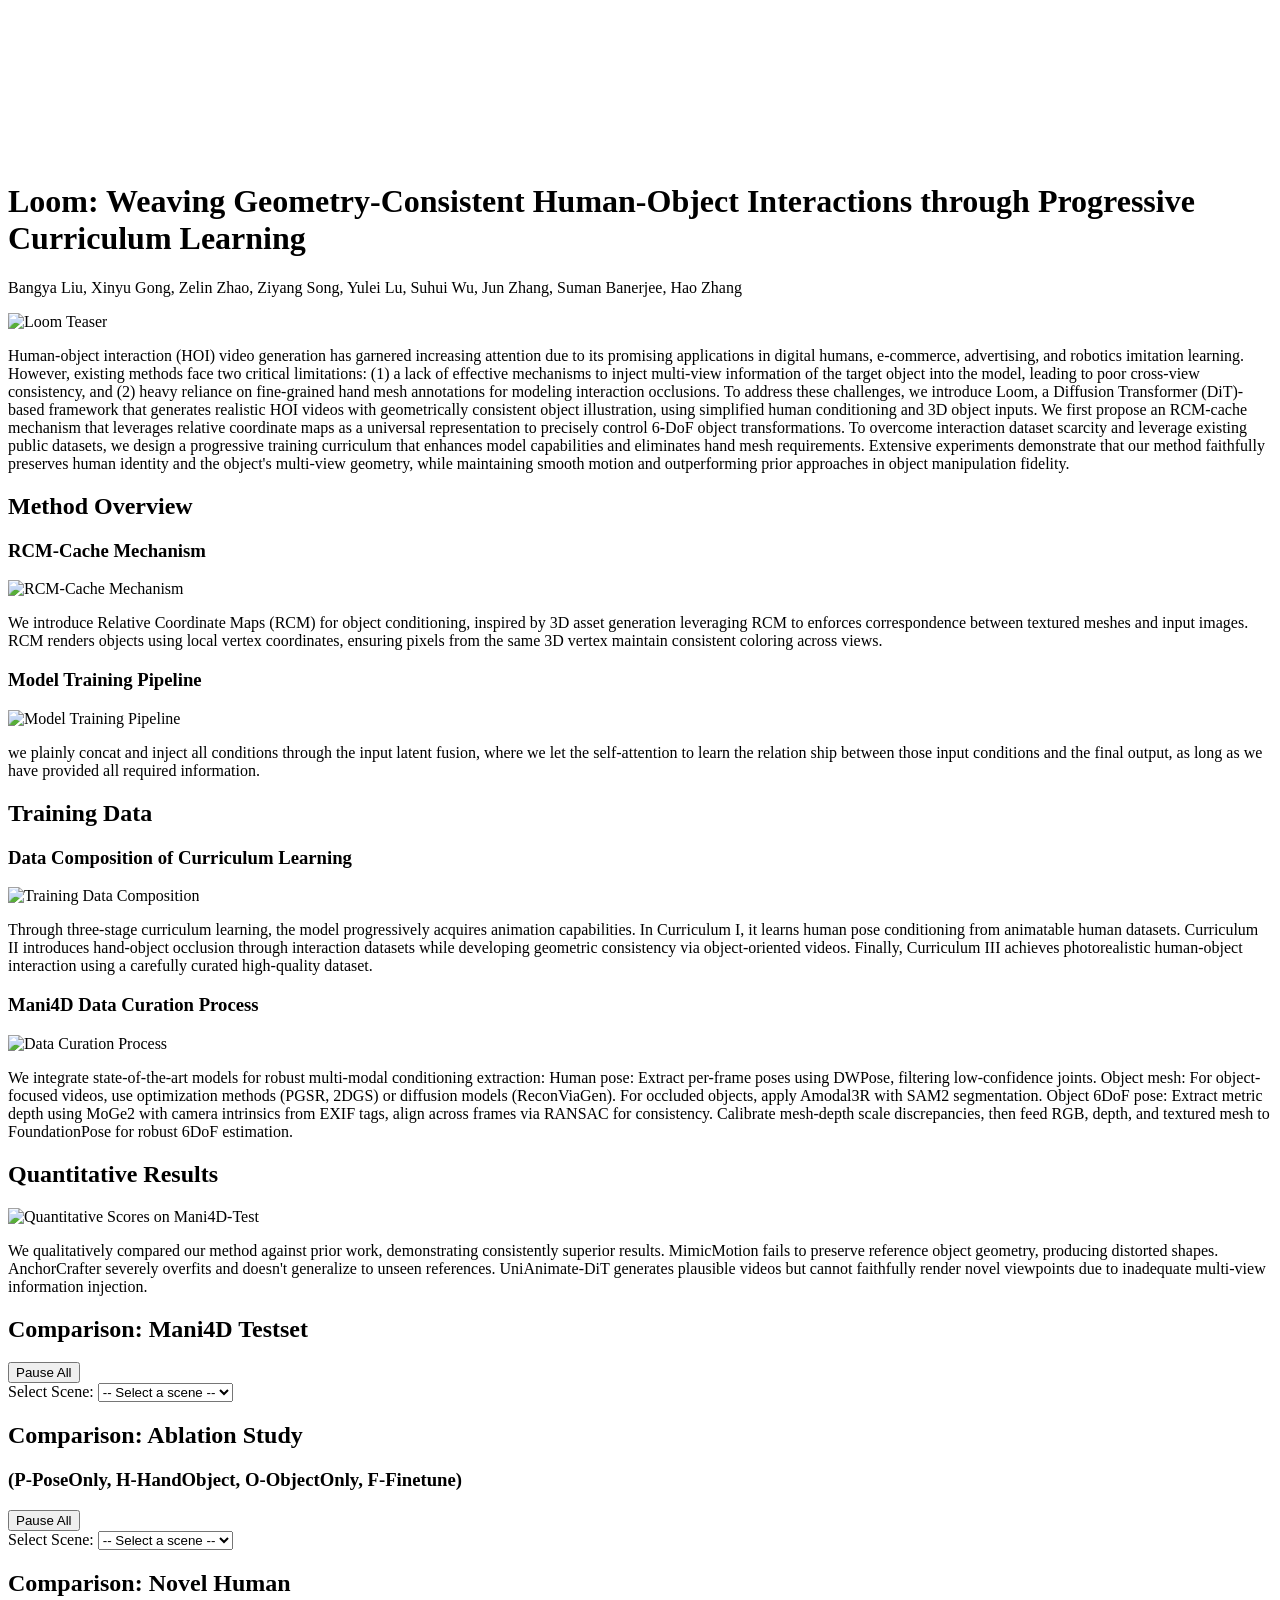
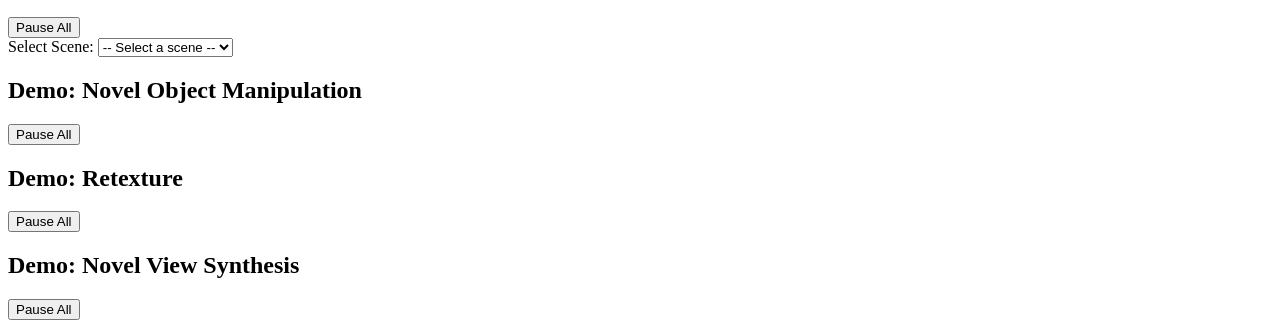
==== index.html @ bb0e0e73 "add author" ====
<!DOCTYPE html>
<html lang="en">
<head>
    <meta charset="UTF-8">
    <meta name="viewport" content="width=device-width, initial-scale=1.0">
    <title>Loom: Weaving Geometry-Consistent Human-Object Interactions</title>
    <link rel="stylesheet" href="styles.css">
</head>
<body>
    <!-- Video Background -->
    <div class="video-background">
        <video id="bg-video" autoplay muted loop playsinline>
            <source src="figs/background.mp4" type="video/mp4">
        </video>
    </div>

    <div class="container">
        <header>
            <h1>Loom: Weaving Geometry-Consistent Human-Object Interactions through Progressive Curriculum Learning</h1>
            <p>Bangya Liu, Xinyu Gong, Zelin Zhao, Ziyang Song, Yulei Lu, Suhui Wu, Jun Zhang, Suman Banerjee, Hao Zhang</p>

            <div class="teaser">
            <img src="figs/teaser.png" alt="Loom Teaser">
            </div>
            <div class="abstract">
                <p>Human-object interaction (HOI) video generation has garnered increasing attention due to its promising applications in digital humans, e-commerce, advertising, and robotics imitation learning. However, existing methods face two critical limitations: (1) a lack of effective mechanisms to inject multi-view information of the target object into the model, leading to poor cross-view consistency, and (2) heavy reliance on fine-grained hand mesh annotations for modeling interaction occlusions. To address these challenges, we introduce Loom, a Diffusion Transformer (DiT)-based framework that generates realistic HOI videos with geometrically consistent object illustration, using simplified human conditioning and 3D object inputs. We first propose an RCM-cache mechanism that leverages relative coordinate maps as a universal representation to precisely control 6-DoF object transformations. To overcome interaction dataset scarcity and leverage existing public datasets, we design a progressive training curriculum that enhances model capabilities and eliminates hand mesh requirements. Extensive experiments demonstrate that our method faithfully preserves human identity and the object's multi-view geometry, while maintaining smooth motion and outperforming prior approaches in object manipulation fidelity.</p>
            </div>
        </header>

        <!-- Method Overview -->
        <div class="section">
            <h2>Method Overview</h2>
            <div class="method-content">
                <div class="method-item">
                    <h3>RCM-Cache Mechanism</h3>
                    <img src="figs/RCM_cache.png" alt="RCM-Cache Mechanism">
                    <p>We introduce Relative Coordinate Maps (RCM) for object conditioning, inspired by 3D asset generation leveraging RCM to enforces correspondence between textured meshes and input images. RCM renders objects using local vertex coordinates, ensuring pixels from the same 3D vertex maintain consistent coloring across views. </p>
                </div>
                <div class="method-item">
                    <h3>Model Training Pipeline</h3>
                    <img src="figs/model_training.png" alt="Model Training Pipeline">
                    <p>we plainly concat and inject all conditions through the input latent fusion, where we let the self-attention to learn the relation ship between those input conditions and the final output, as long as we have provided all required information. </p>
                </div>
            </div>
        </div>

        <!-- Training Data -->
        <div class="section">
            <h2>Training Data</h2>
            <div class="method-content">
                <div class="method-item">
                    <h3>Data Composition of Curriculum Learning</h3>
                    <img src="figs/training_data_composition.png" alt="Training Data Composition">
                    <p>Through three-stage curriculum learning, the model progressively acquires animation capabilities. In Curriculum I, it learns human pose conditioning from animatable human datasets. Curriculum II introduces hand-object occlusion through interaction datasets while developing geometric consistency via object-oriented videos. Finally, Curriculum III achieves photorealistic human-object interaction using a carefully curated high-quality dataset.</p>
                </div>
                <div class="method-item">
                    <h3>Mani4D Data Curation Process</h3>
                    <img src="figs/data_curation.png" alt="Data Curation Process">
                    <p> We integrate state-of-the-art models for robust multi-modal conditioning extraction:

Human pose: Extract per-frame poses using DWPose, filtering low-confidence joints.
Object mesh: For object-focused videos, use optimization methods (PGSR, 2DGS) or diffusion models (ReconViaGen). For occluded objects, apply Amodal3R with SAM2 segmentation.
Object 6DoF pose: Extract metric depth using MoGe2 with camera intrinsics from EXIF tags, align across frames via RANSAC for consistency. Calibrate mesh-depth scale discrepancies, then feed RGB, depth, and textured mesh to FoundationPose for robust 6DoF estimation.</p>
                </div>
            </div>
        </div>

        <!-- Quantitative Results -->
        <div class="section">
            <h2>Quantitative Results</h2>
            <div class="results-content">
                <img src="figs/quantitive_scores_on_Mani4D-Test.png" alt="Quantitative Scores on Mani4D-Test" style="max-width: 70%; height: auto;">
                <p>We qualitatively compared our method against prior work, demonstrating consistently superior results. MimicMotion fails to preserve reference object geometry, producing distorted shapes. AnchorCrafter severely overfits and doesn't generalize to unseen references. UniAnimate-DiT generates plausible videos but cannot faithfully render novel viewpoints due to inadequate multi-view information injection.</p>
            </div>
        </div>

        <!-- Comparison: Mani4D -->
        <div class="section video-section" data-order="1" data-section-type="comparison" id="section-mani4d">
            <div class="section-header">
                <h2>Comparison: Mani4D Testset</h2>
                <button class="pause-all-btn" onclick="togglePauseAll('section-mani4d')">Pause All</button>
            </div>
            <div class="comparison-controls">
                <label for="scene-select-mani4d">Select Scene:</label>
                <select id="scene-select-mani4d" onchange="updateComparison('mani4d')">
                    <option value="">-- Select a scene --</option>
                </select>
            </div>
            <div class="comparison-grid" id="comparison-mani4d"></div>
        </div>

        <!-- Comparison: Ablation Study -->
        <div class="section video-section" data-order="3" data-section-type="comparison" id="section-ablation">
            <div class="section-header">
                <h2>Comparison: Ablation Study </h2>
                <h3>(P-PoseOnly, H-HandObject, O-ObjectOnly, F-Finetune)</h3>
                <button class="pause-all-btn" onclick="togglePauseAll('section-ablation')">Pause All</button>
            </div>
            <div class="comparison-controls">
                <label for="scene-select-ablation">Select Scene:</label>
                <select id="scene-select-ablation" onchange="updateComparison('ablation')">
                    <option value="">-- Select a scene --</option>
                </select>
            </div>
            <div class="comparison-grid" id="comparison-ablation"></div>
        </div>

        <!-- Comparison: Novel Human -->
        <div class="section video-section" data-order="2" data-section-type="comparison" id="section-novelhuman">
            <div class="section-header">
                <h2>Comparison: Novel Human</h2>
                <button class="pause-all-btn" onclick="togglePauseAll('section-novelhuman')">Pause All</button>
            </div>
            <div class="comparison-controls">
                <label for="scene-select-novelhuman">Select Scene:</label>
                <select id="scene-select-novelhuman" onchange="updateComparison('novelhuman')">
                    <option value="">-- Select a scene --</option>
                </select>
            </div>
            <div class="comparison-grid" id="comparison-novelhuman"></div>
        </div>

        <!-- Demo Videos: Novel Object -->
        <div class="section video-section" data-order="5" data-section-type="demo" id="section-demo-novel">
            <div class="section-header">
                <h2>Demo: Novel Object Manipulation</h2>
                <button class="pause-all-btn" onclick="togglePauseAll('section-demo-novel')">Pause All</button>
            </div>
            <div class="gallery" id="demo-novel-object"></div>
        </div>

        <!-- Demo Videos: Retexture -->
        <div class="section video-section" data-order="6" data-section-type="demo" id="section-demo-retexture">
            <div class="section-header">
                <h2>Demo: Retexture</h2>
                <button class="pause-all-btn" onclick="togglePauseAll('section-demo-retexture')">Pause All</button>
            </div>
            <div class="gallery" id="demo-retexture"></div>
        </div>

        <!-- Demo Videos: NVS -->
        <div class="section video-section" data-order="4" data-section-type="demo" id="section-demo-nvs">
            <div class="section-header">
                <h2>Demo: Novel View Synthesis</h2>
                <button class="pause-all-btn" onclick="togglePauseAll('section-demo-nvs')">Pause All</button>
            </div>
            <div class="gallery" id="demo-nvs"></div>
        </div>




    </div>

    <script src="script.js"></script>
</body>
</html>
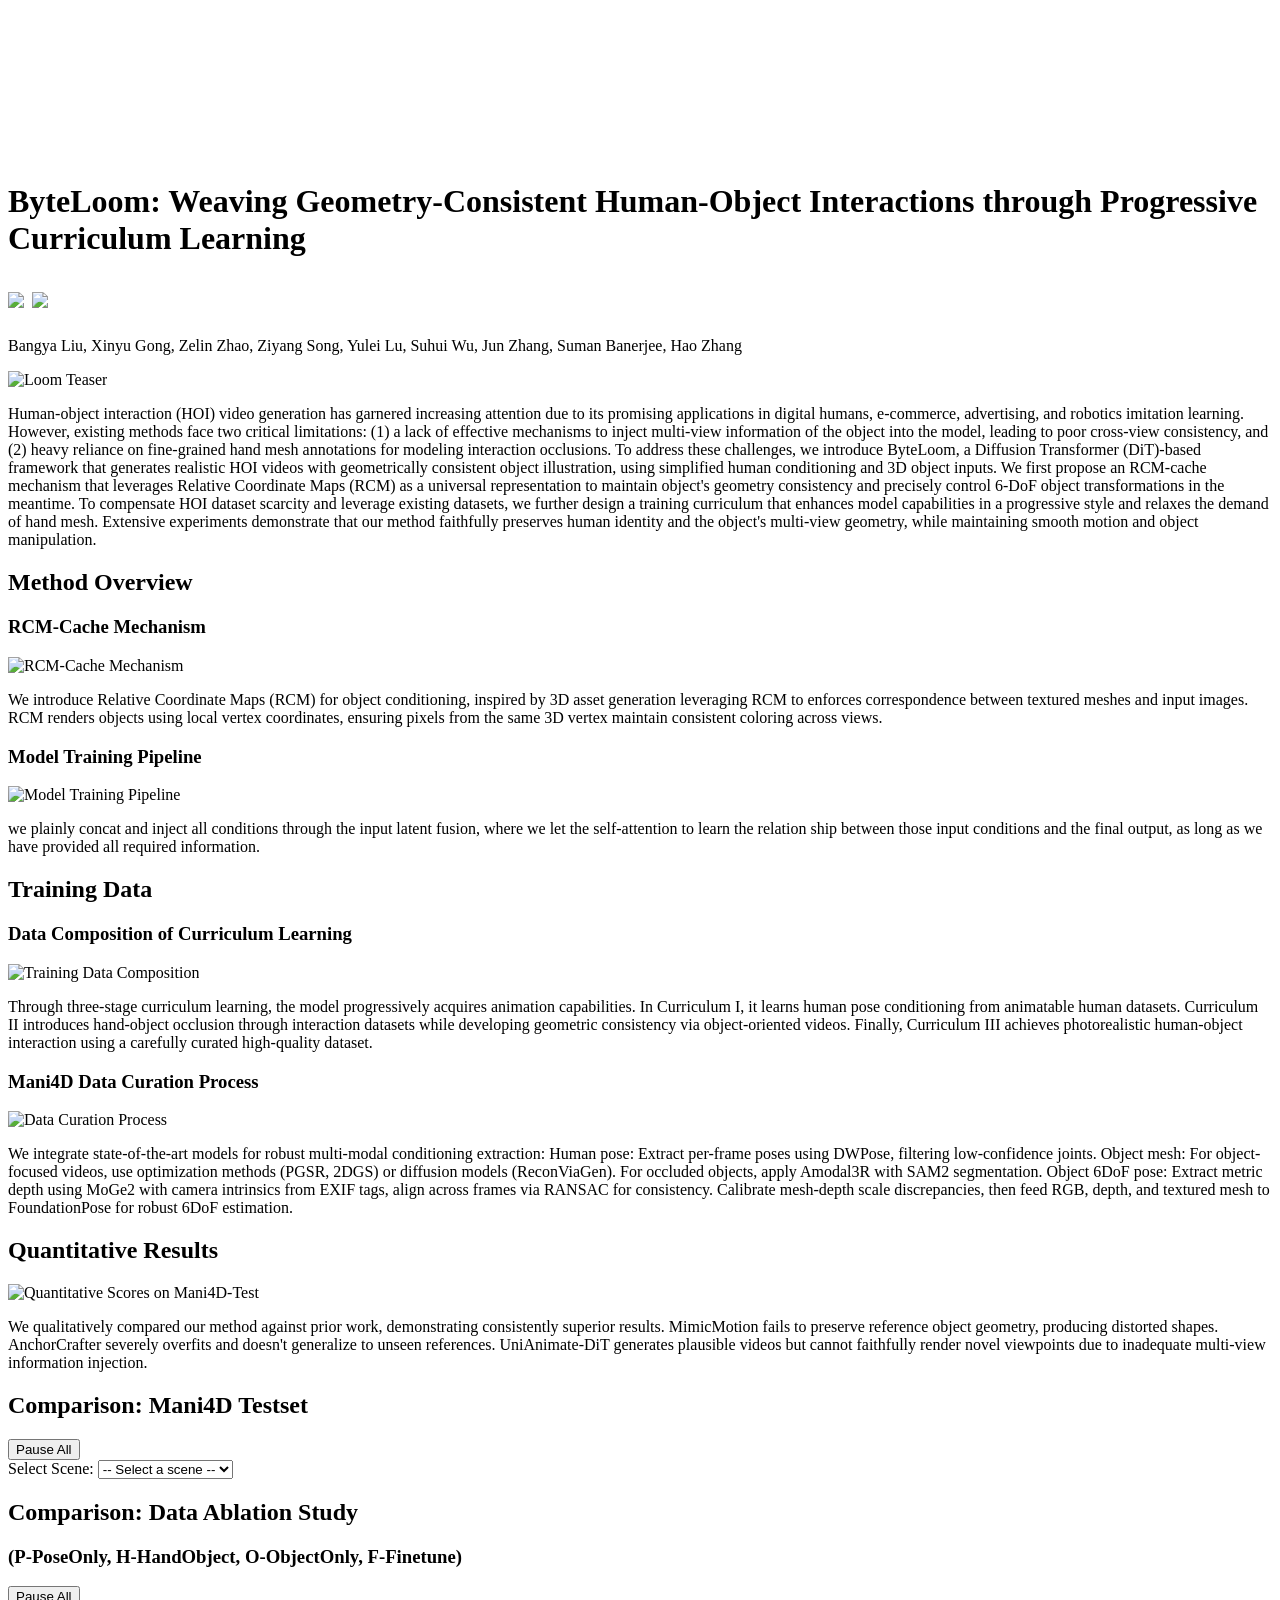
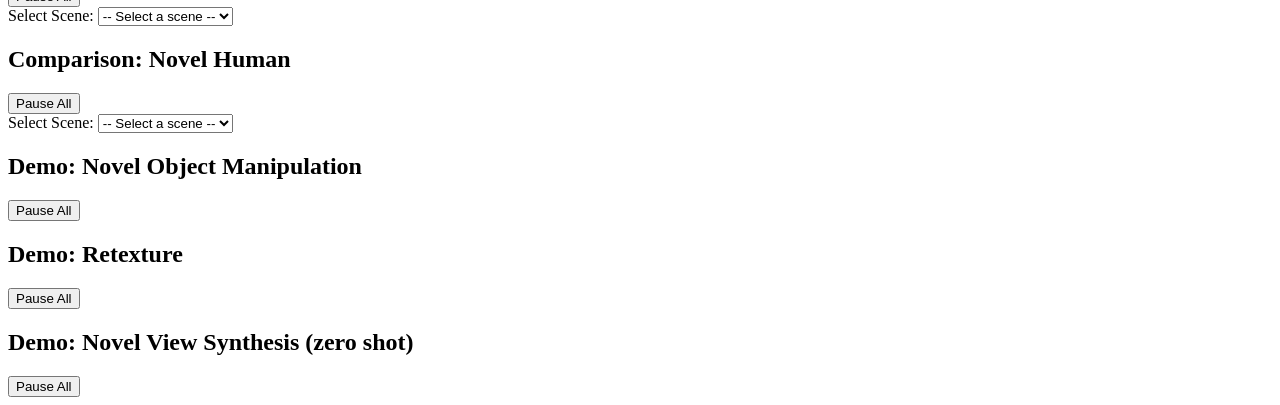
==== commit e8738f30: "Update demo section header to include 'zero shot'" ====
--- a/index.html
+++ b/index.html
@@ -3,7 +3,7 @@
 <head>
     <meta charset="UTF-8">
     <meta name="viewport" content="width=device-width, initial-scale=1.0">
-    <title>Loom: Weaving Geometry-Consistent Human-Object Interactions</title>
+    <title>ByteLoom: Weaving Geometry-Consistent Human-Object Interactions</title>
     <link rel="stylesheet" href="styles.css">
 </head>
 <body>
@@ -16,14 +16,22 @@
 
     <div class="container">
         <header>
-            <h1>Loom: Weaving Geometry-Consistent Human-Object Interactions through Progressive Curriculum Learning</h1>
+            <h1>ByteLoom: Weaving Geometry-Consistent Human-Object Interactions through Progressive Curriculum Learning</h1>
+            <h1>
+<a href="https://arxiv.org/abs/1234.56789" target="_blank" style="display: inline-block; margin-right: 0%;">
+    <img src="https://img.shields.io/badge/arXiv-1234.56789-b31b1b.svg?style=for-the-badge">
+</a>
+<a href="https://github.com/NeutrinoLiu/byteLoom" target="_blank" style="display: inline-block;">
+    <img src="https://img.shields.io/badge/github-ProjectPage-blue.svg?style=for-the-badge">
+</a>
+            </h1>
             <p>Bangya Liu, Xinyu Gong, Zelin Zhao, Ziyang Song, Yulei Lu, Suhui Wu, Jun Zhang, Suman Banerjee, Hao Zhang</p>
 
             <div class="teaser">
             <img src="figs/teaser.png" alt="Loom Teaser">
             </div>
             <div class="abstract">
-                <p>Human-object interaction (HOI) video generation has garnered increasing attention due to its promising applications in digital humans, e-commerce, advertising, and robotics imitation learning. However, existing methods face two critical limitations: (1) a lack of effective mechanisms to inject multi-view information of the target object into the model, leading to poor cross-view consistency, and (2) heavy reliance on fine-grained hand mesh annotations for modeling interaction occlusions. To address these challenges, we introduce Loom, a Diffusion Transformer (DiT)-based framework that generates realistic HOI videos with geometrically consistent object illustration, using simplified human conditioning and 3D object inputs. We first propose an RCM-cache mechanism that leverages relative coordinate maps as a universal representation to precisely control 6-DoF object transformations. To overcome interaction dataset scarcity and leverage existing public datasets, we design a progressive training curriculum that enhances model capabilities and eliminates hand mesh requirements. Extensive experiments demonstrate that our method faithfully preserves human identity and the object's multi-view geometry, while maintaining smooth motion and outperforming prior approaches in object manipulation fidelity.</p>
+                <p>Human-object interaction (HOI) video generation has garnered increasing attention due to its promising applications in digital humans, e-commerce, advertising, and robotics imitation learning. However, existing methods face two critical limitations: (1) a lack of effective mechanisms to inject multi-view information of the object into the model, leading to poor cross-view consistency, and (2) heavy reliance on fine-grained hand mesh annotations for modeling interaction occlusions. To address these challenges, we introduce ByteLoom, a Diffusion Transformer (DiT)-based framework that generates realistic HOI videos with geometrically consistent object illustration, using simplified human conditioning and 3D object inputs. We first propose an RCM-cache mechanism that leverages Relative Coordinate Maps (RCM) as a universal representation to maintain object's geometry consistency and precisely control 6-DoF object transformations in the meantime. To compensate HOI dataset scarcity and leverage existing datasets, we further design a training curriculum that enhances model capabilities in a progressive style and relaxes the demand of hand mesh. Extensive experiments demonstrate that our method faithfully preserves human identity and the object's multi-view geometry, while maintaining smooth motion and object manipulation.</p>
             </div>
         </header>
 
@@ -92,7 +100,7 @@
         <!-- Comparison: Ablation Study -->
         <div class="section video-section" data-order="3" data-section-type="comparison" id="section-ablation">
             <div class="section-header">
-                <h2>Comparison: Ablation Study </h2>
+                <h2>Comparison: Data Ablation Study </h2>
                 <h3>(P-PoseOnly, H-HandObject, O-ObjectOnly, F-Finetune)</h3>
                 <button class="pause-all-btn" onclick="togglePauseAll('section-ablation')">Pause All</button>
             </div>
@@ -141,15 +149,11 @@
         <!-- Demo Videos: NVS -->
         <div class="section video-section" data-order="4" data-section-type="demo" id="section-demo-nvs">
             <div class="section-header">
-                <h2>Demo: Novel View Synthesis</h2>
+                <h2>Demo: Novel View Synthesis (zero shot)</h2>
                 <button class="pause-all-btn" onclick="togglePauseAll('section-demo-nvs')">Pause All</button>
             </div>
             <div class="gallery" id="demo-nvs"></div>
         </div>
-
-
-
-
     </div>
 
     <script src="script.js"></script>
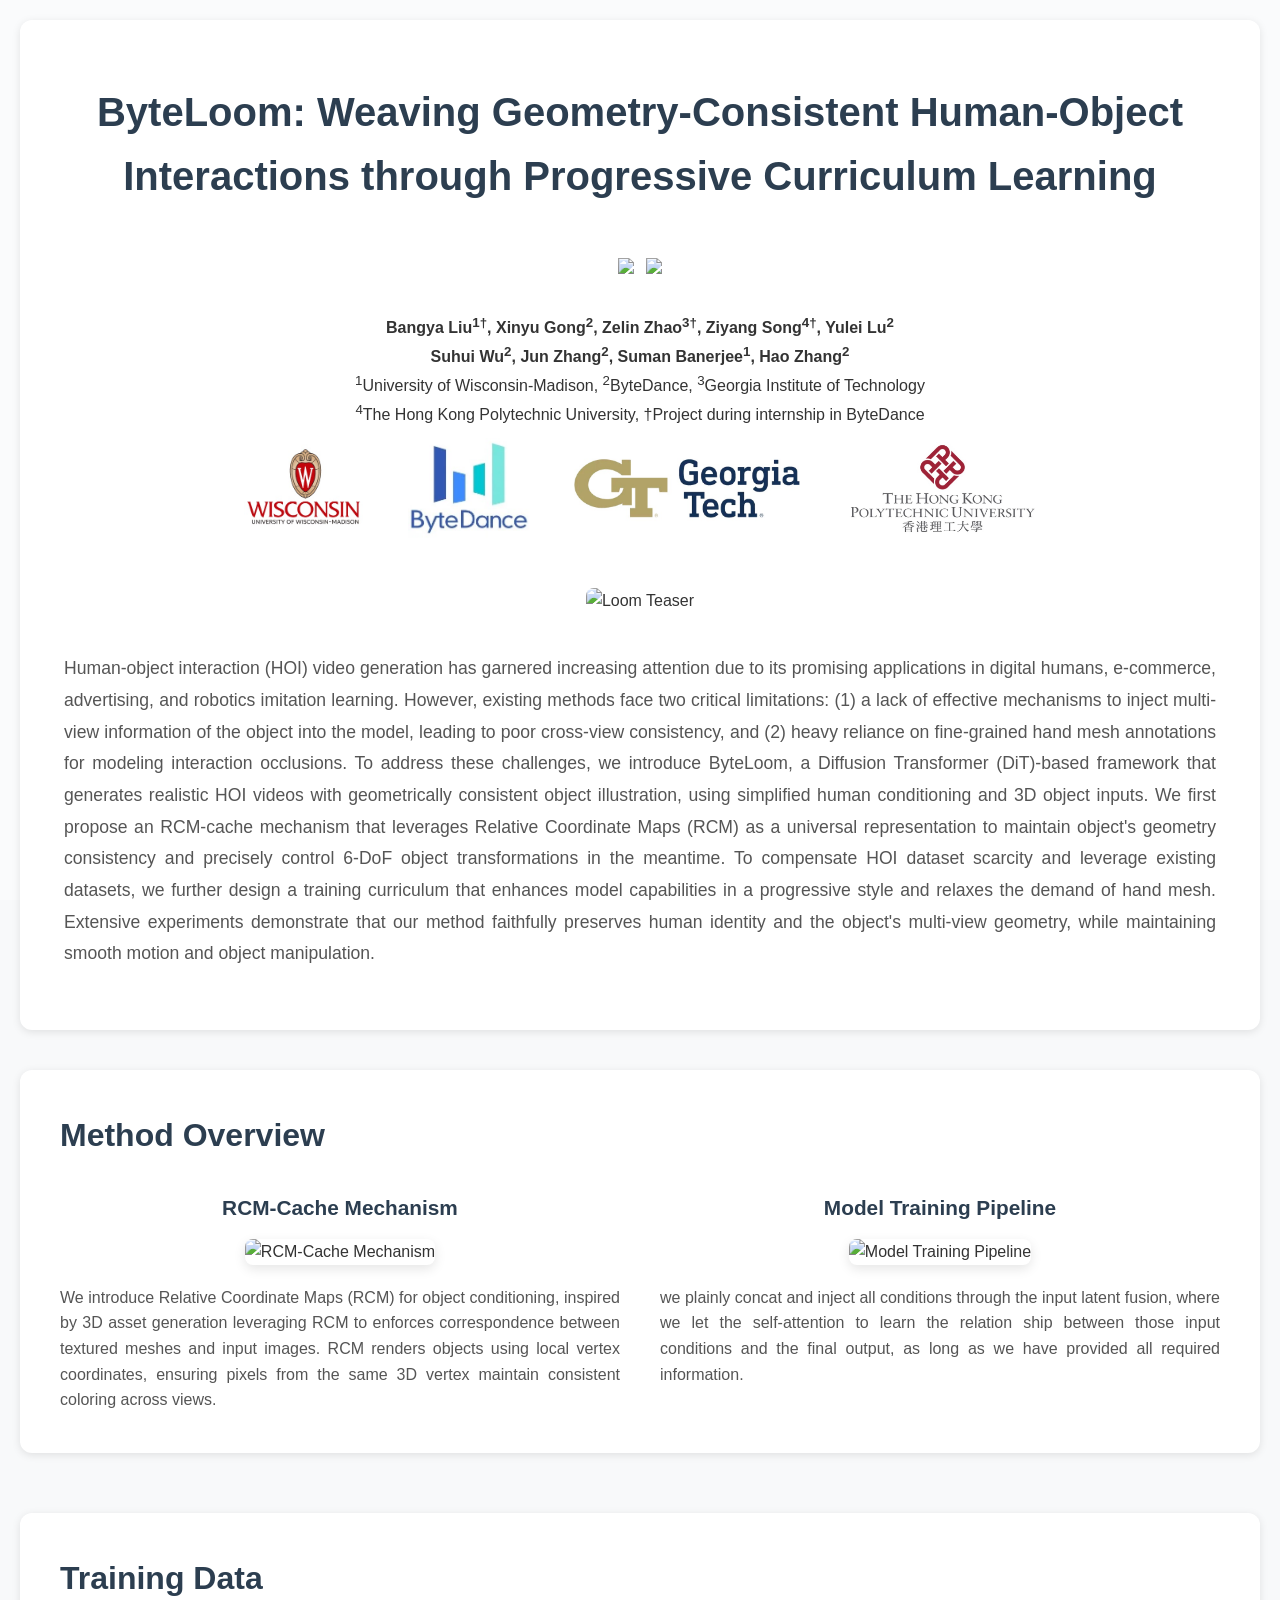
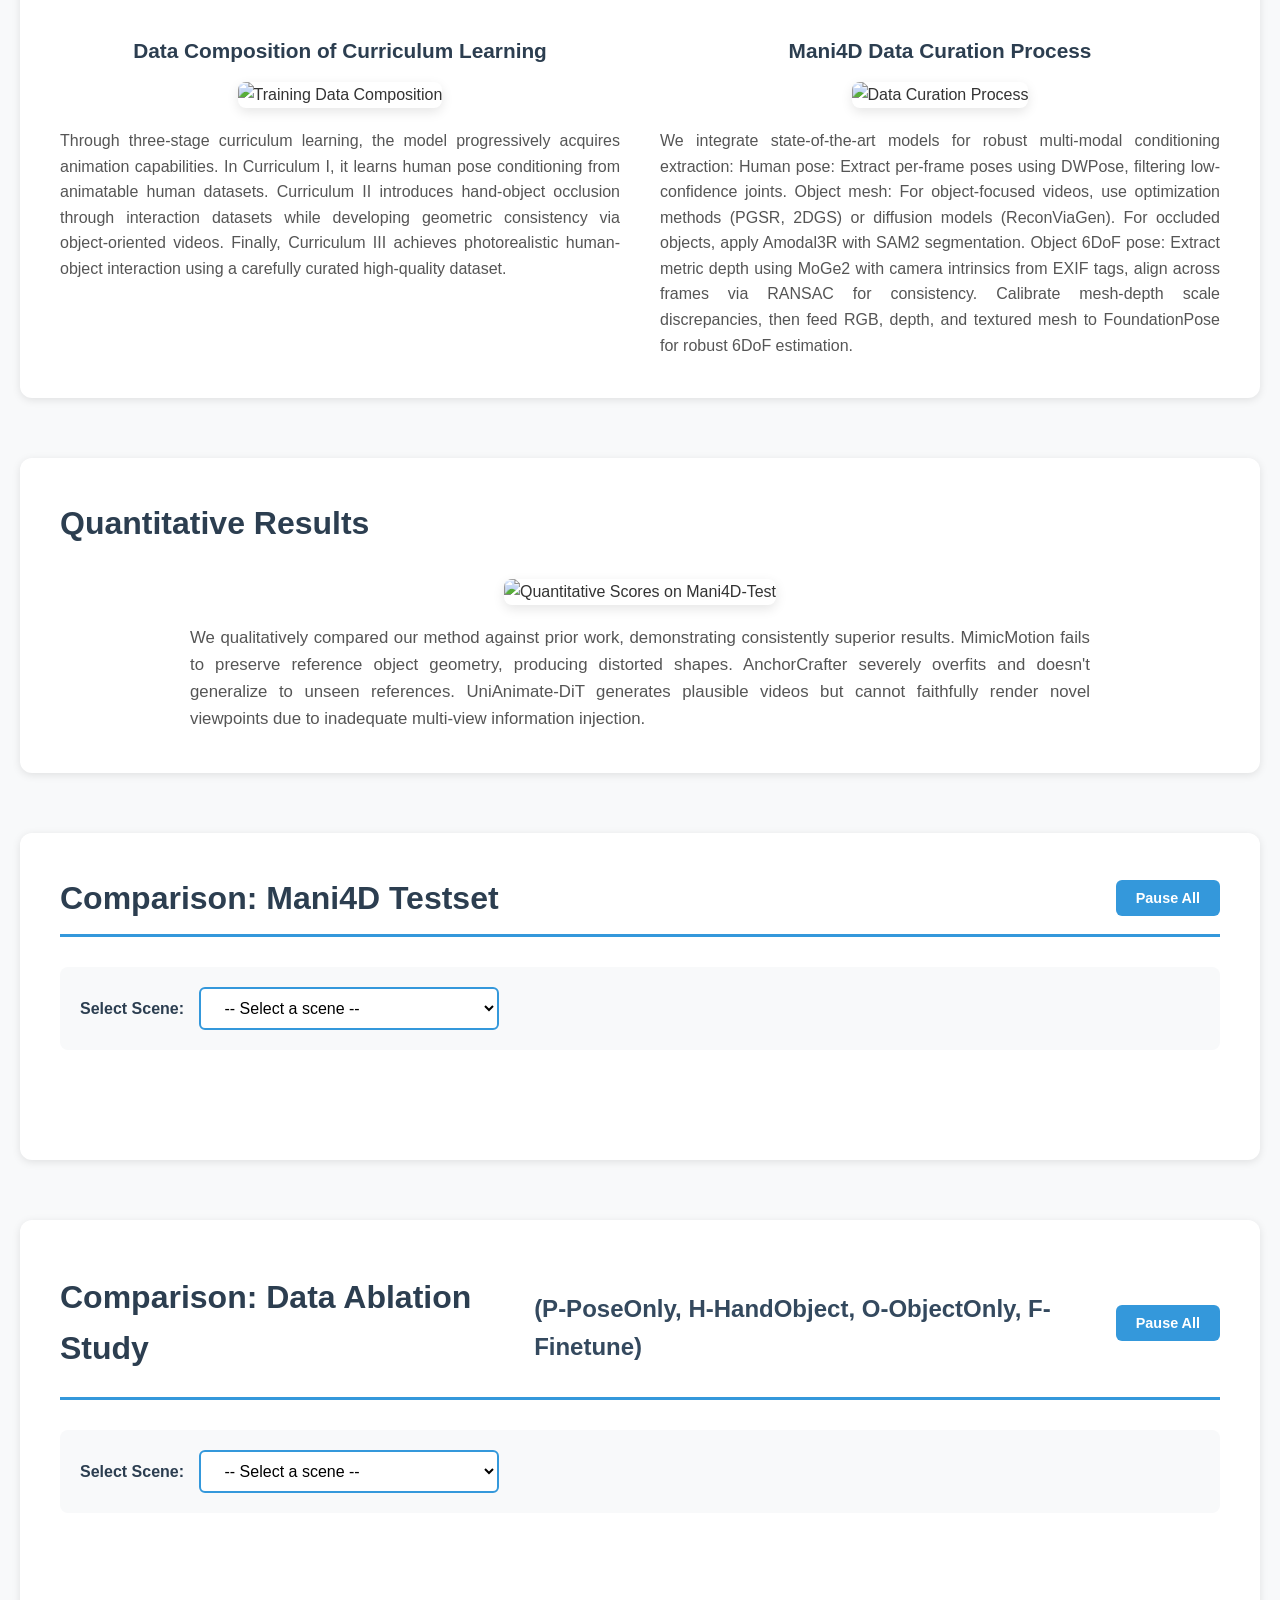
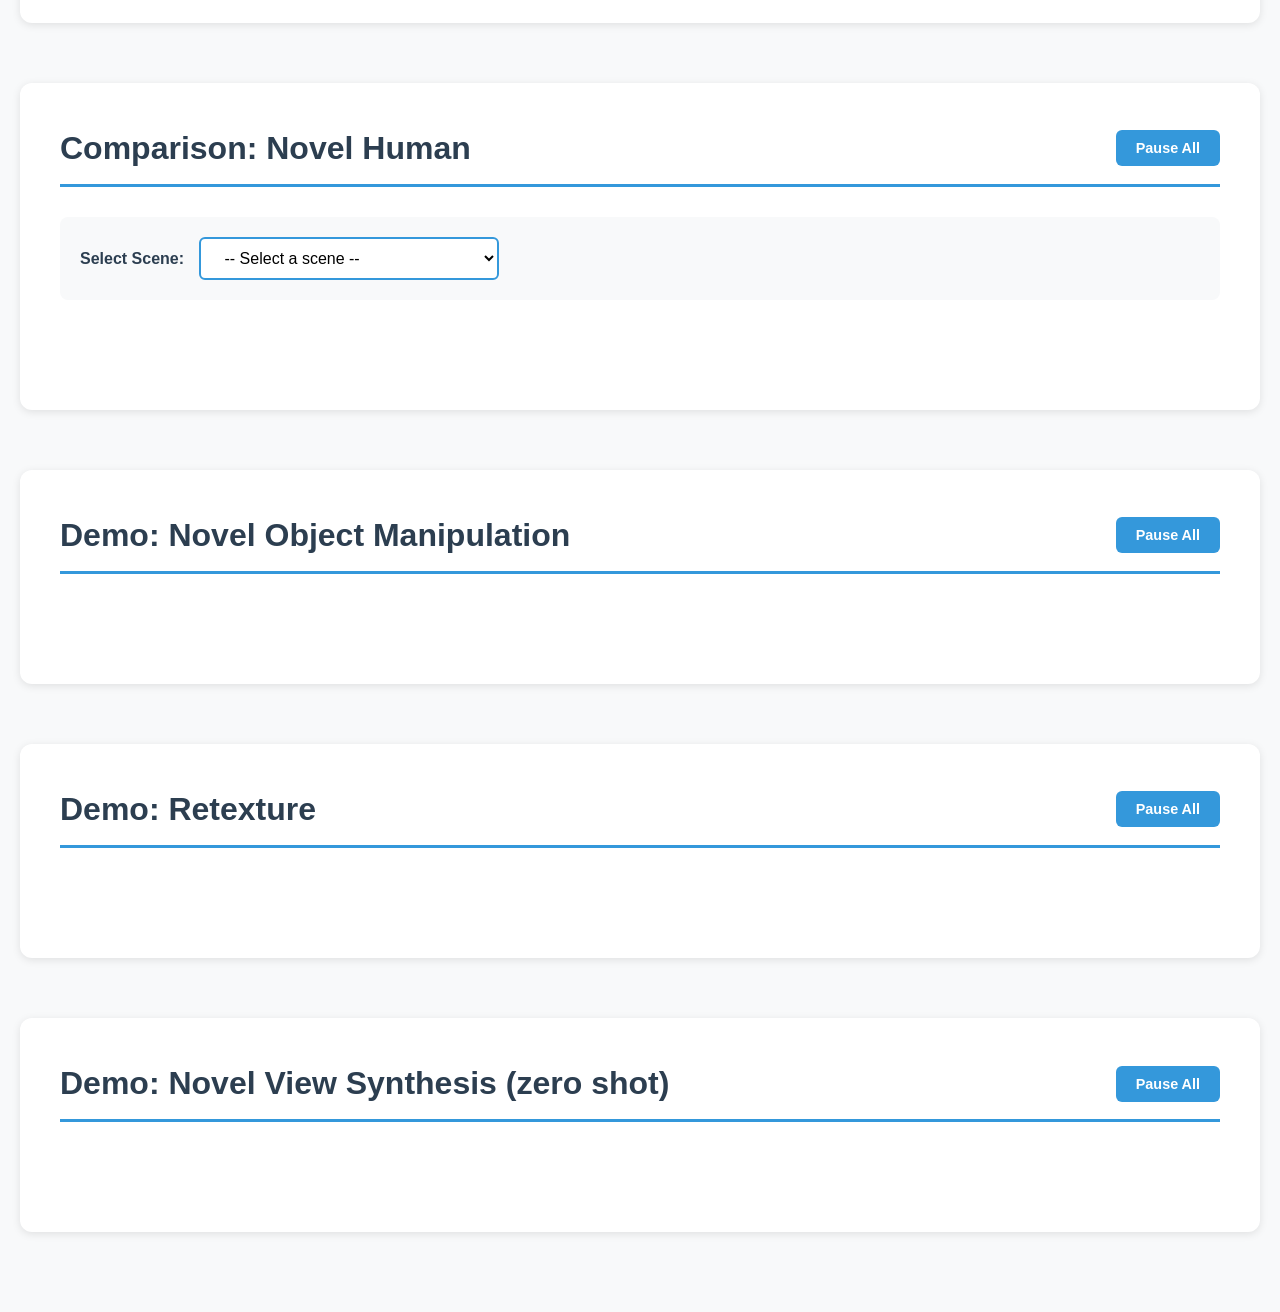
==== commit 6b9111ca: "add affl" ====
--- a/index.html
+++ b/index.html
@@ -25,8 +25,15 @@
     <img src="https://img.shields.io/badge/github-ProjectPage-blue.svg?style=for-the-badge">
 </a>
             </h1>
-            <p>Bangya Liu, Xinyu Gong, Zelin Zhao, Ziyang Song, Yulei Lu, Suhui Wu, Jun Zhang, Suman Banerjee, Hao Zhang</p>
-
+            <h4>Bangya Liu<sup>1†</sup>, Xinyu Gong<sup>2</sup>, Zelin Zhao<sup>3†</sup>, Ziyang Song<sup>4†</sup>, Yulei Lu<sup>2</sup> <br/>Suhui Wu<sup>2</sup>, Jun Zhang<sup>2</sup>, Suman Banerjee<sup>1</sup>, Hao Zhang<sup>2</sup></h4>
+            <p><sup>1</sup>University of Wisconsin-Madison, <sup>2</sup>ByteDance, <sup>3</sup>Georgia Institute of Technology <br/><sup>4</sup>The Hong Kong Polytechnic University, †Project during internship in ByteDance</p>
+            <!-- add affiliation and instituion images in affl/*.jpg -->
+            <div>
+                <img src="affl/uwisc.jpeg" alt="University of Wisconsin-Madison" class="affiliation-logo">
+                <img src="affl/bytedance.jpeg" alt="ByteDance" class="affiliation-logo">
+                <img src="affl/gatech.jpeg" alt="Georgia Institute of Technology" class="affiliation-logo">
+                <img src="affl/poly.jpeg" alt="The Hong Kong Polytechnic University" class="affiliation-logo">
+            </div>
             <div class="teaser">
             <img src="figs/teaser.png" alt="Loom Teaser">
             </div>
--- a/styles.css
+++ b/styles.css
@@ -0,0 +1,342 @@
+* {
+    margin: 0;
+    padding: 0;
+    box-sizing: border-box;
+}
+
+body {
+    font-family: -apple-system, BlinkMacSystemFont, 'Segoe UI', Roboto, 'Helvetica Neue', Arial, sans-serif;
+    line-height: 1.6;
+    color: #333;
+    background: #f8f9fa;
+    position: relative;
+}
+
+/* Video Background Styles */
+.video-background {
+    position: fixed;
+    top: 0;
+    left: 0;
+    width: 100%;
+    height: 100%;
+    z-index: -1;
+    overflow: hidden;
+}
+
+.video-background video {
+    position: absolute;
+    top: 50%;
+    left: 50%;
+    min-width: 100%;
+    min-height: 100%;
+    width: auto;
+    height: auto;
+    transform: translate(-50%, -50%);
+    object-fit: cover;
+}
+
+.video-background::after {
+    content: '';
+    position: absolute;
+    top: 0;
+    left: 0;
+    width: 100%;
+    height: 100%;
+    background: rgba(255, 255, 255, 0.3);
+    pointer-events: none;
+}
+
+.container {
+    max-width: 1400px;
+    margin: 0 auto;
+    padding: 20px;
+}
+
+header {
+    text-align: center;
+    padding: 60px 20px;
+    background: white;
+    margin-bottom: 40px;
+    border-radius: 12px;
+    box-shadow: 0 2px 8px rgba(0,0,0,0.1);
+}
+
+h1 {
+    font-size: 2.5em;
+    margin-bottom: 20px;
+    color: #2c3e50;
+    font-weight: 600;
+}
+
+.abstract {
+    text-align: center;
+    /* max-width: 900px; */
+    margin: 0 2% auto 2%;
+    text-align: justify;
+    font-size: 1.1em;
+    line-height: 1.8;
+    color: #555;
+}
+
+.teaser {
+    text-align: center;
+    /* margin-bottom: 60px; */
+    background: white;
+    padding: 40px 2% 40px 2%;
+    border-radius: 12px;
+    /* box-shadow: 0 2px 8px rgba(0,0,0,0.1); */
+}
+
+.teaser img {
+    max-width: 100%;
+    height: auto;
+    border-radius: 8px;
+    /* box-shadow: 0 4px 12px rgba(0,0,0,0.15); */
+}
+
+.section {
+    margin-bottom: 60px;
+    background: white;
+    padding: 40px;
+    border-radius: 12px;
+    box-shadow: 0 2px 8px rgba(0,0,0,0.1);
+    position: relative;
+}
+
+.section-header {
+    display: flex;
+    justify-content: space-between;
+    align-items: center;
+    margin-bottom: 30px;
+    border-bottom: 3px solid #3498db;
+    padding-bottom: 10px;
+}
+
+h2 {
+    font-size: 2em;
+    margin: 0;
+    color: #2c3e50;
+}
+
+.pause-all-btn {
+    padding: 10px 20px;
+    background: #3498db;
+    color: white;
+    border: none;
+    border-radius: 6px;
+    font-size: 0.9em;
+    font-weight: 600;
+    cursor: pointer;
+    transition: background 0.3s ease;
+    white-space: nowrap;
+}
+
+.pause-all-btn:hover {
+    background: #2980b9;
+}
+
+.pause-all-btn.paused {
+    background: #27ae60;
+}
+
+.pause-all-btn.paused:hover {
+    background: #229954;
+}
+
+h3 {
+    font-size: 1.5em;
+    margin: 30px 0 20px 0;
+    color: #34495e;
+}
+
+.gallery {
+    display: flex;
+    overflow-x: auto;
+    gap: 20px;
+    padding: 20px 0;
+    scrollbar-width: thin;
+    scrollbar-color: #3498db #e0e0e0;
+}
+
+.gallery::-webkit-scrollbar {
+    height: 10px;
+}
+
+.gallery::-webkit-scrollbar-track {
+    background: #e0e0e0;
+    border-radius: 5px;
+}
+
+.gallery::-webkit-scrollbar-thumb {
+    background: #3498db;
+    border-radius: 5px;
+}
+
+.gallery video {
+    flex-shrink: 0;
+    width: 210px;
+    height: auto;
+    border-radius: 8px;
+    box-shadow: 0 4px 8px rgba(0,0,0,0.1);
+    transition: transform 0.3s ease;
+}
+
+.gallery video:hover {
+    transform: scale(1.05);
+}
+
+.comparison-controls {
+    margin-bottom: 30px;
+    padding: 20px;
+    background: #f8f9fa;
+    border-radius: 8px;
+}
+
+.comparison-controls label {
+    display: inline-block;
+    margin-right: 10px;
+    font-weight: 600;
+    color: #2c3e50;
+}
+
+.comparison-controls select {
+    padding: 10px 20px;
+    font-size: 1em;
+    border: 2px solid #3498db;
+    border-radius: 6px;
+    background: white;
+    cursor: pointer;
+    min-width: 300px;
+}
+
+.comparison-grid {
+    display: flex;
+    overflow-x: auto;
+    gap: 20px;
+    margin-top: 20px;
+    padding: 20px 0;
+    scrollbar-width: thin;
+    scrollbar-color: #3498db #e0e0e0;
+}
+
+.comparison-grid::-webkit-scrollbar {
+    height: 10px;
+}
+
+.comparison-grid::-webkit-scrollbar-track {
+    background: #e0e0e0;
+    border-radius: 5px;
+}
+
+.comparison-grid::-webkit-scrollbar-thumb {
+    background: #3498db;
+    border-radius: 5px;
+}
+
+.comparison-item {
+    text-align: center;
+    flex-shrink: 0;
+}
+
+.comparison-item h4 {
+    margin-bottom: 15px;
+    font-size: 1.1em;
+    color: #34495e;
+    background: #ecf0f1;
+    padding: 10px;
+    border-radius: 6px;
+}
+
+.comparison-item video {
+    width: 210px;
+    height: auto;
+    border-radius: 8px;
+    box-shadow: 0 4px 8px rgba(0,0,0,0.1);
+}
+
+.method-content {
+    display: grid;
+    grid-template-columns: repeat(auto-fit, minmax(500px, 1fr));
+    gap: 40px;
+    margin-top: 30px;
+}
+
+.method-item {
+    text-align: center;
+}
+
+.method-item img {
+    width: 100%;
+    height: auto;
+    border-radius: 8px;
+    box-shadow: 0 4px 12px rgba(0,0,0,0.1);
+    margin-bottom: 20px;
+}
+
+.method-item h3 {
+    margin-top: 0;
+    margin-bottom: 15px;
+    color: #2c3e50;
+    font-size: 1.3em;
+}
+
+.method-item p {
+    text-align: justify;
+    color: #555;
+    line-height: 1.6;
+    font-size: 1em;
+}
+
+.results-content {
+    text-align: center;
+    margin-top: 30px;
+}
+
+.results-content img {
+    max-width: 100%;
+    height: auto;
+    border-radius: 8px;
+    box-shadow: 0 4px 12px rgba(0,0,0,0.1);
+    margin-bottom: 20px;
+}
+
+.results-content p {
+    max-width: 900px;
+    margin: 0 auto;
+    text-align: justify;
+    color: #555;
+    line-height: 1.6;
+    font-size: 1.05em;
+}
+
+@media (max-width: 768px) {
+    h1 {
+        font-size: 1.8em;
+    }
+
+    .gallery video {
+        width: 250px;
+    }
+
+    .comparison-item video {
+        width: 170px;
+    }
+
+    .method-content {
+        grid-template-columns: 1fr;
+        gap: 30px;
+    }
+}
+
+@media (max-width: 480px) {
+    .comparison-item video {
+        width: 250px;
+    }
+}
+
+.affiliation-logo {
+    /* adaptive size */
+    height: 100px;
+    margin: 10px 20px;
+    vertical-align: middle;
+}
